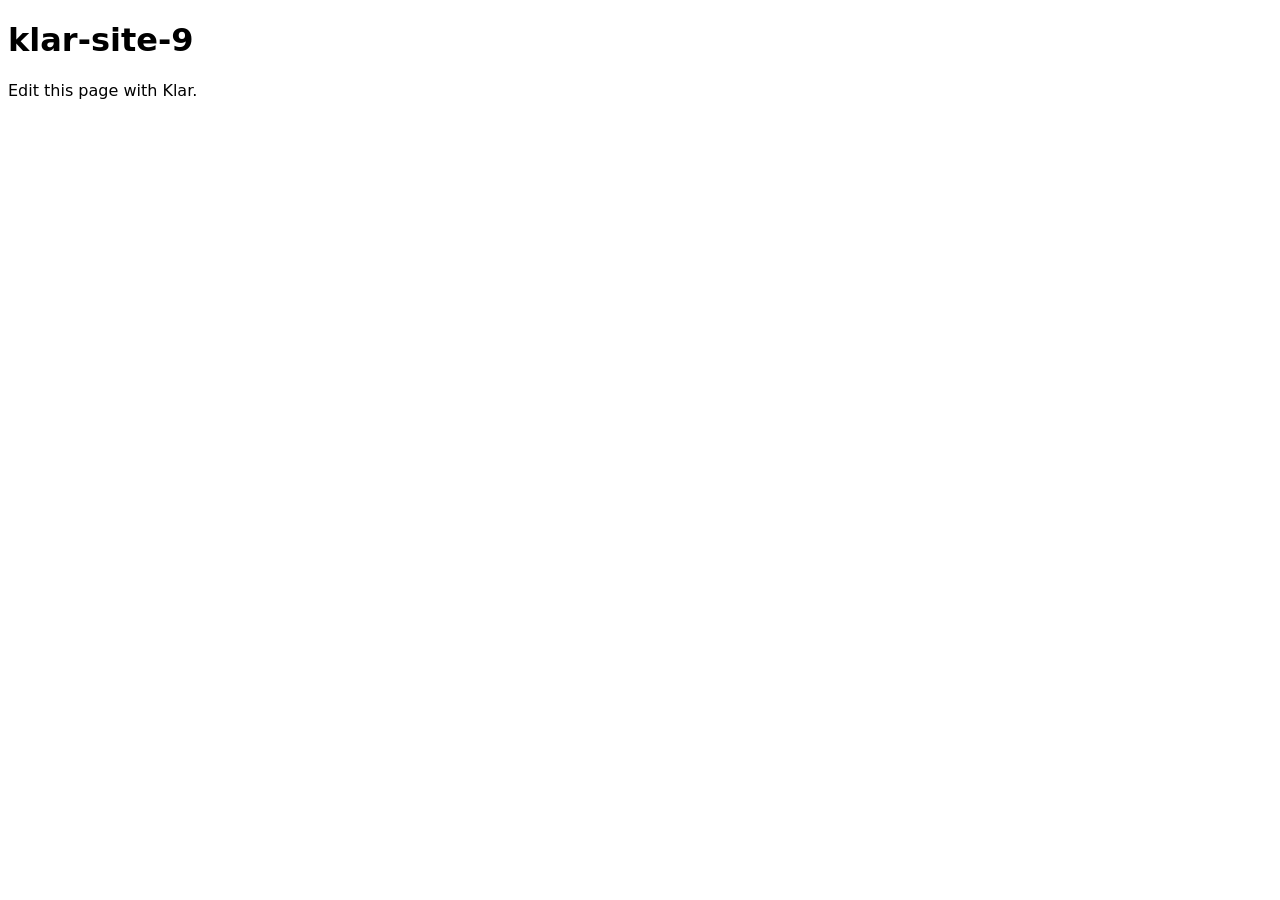
==== index.html @ 0c132f42 "Seed initial files via Klar" ====
<!DOCTYPE html>
<html lang="en">
  <head>
    <meta charset="UTF-8">
    <meta name="viewport" content="width=device-width, initial-scale=1.0">
    <title>klar-site-9</title>
    <link rel="stylesheet" href="style.css">
    <script src="script.js" defer></script>
  </head>
  <body>
    <h1>klar-site-9</h1>
    <p>Edit this page with Klar.</p>
  </body>
</html>
---- style.css ----
body {
  font-family: system-ui, sans-serif;
}
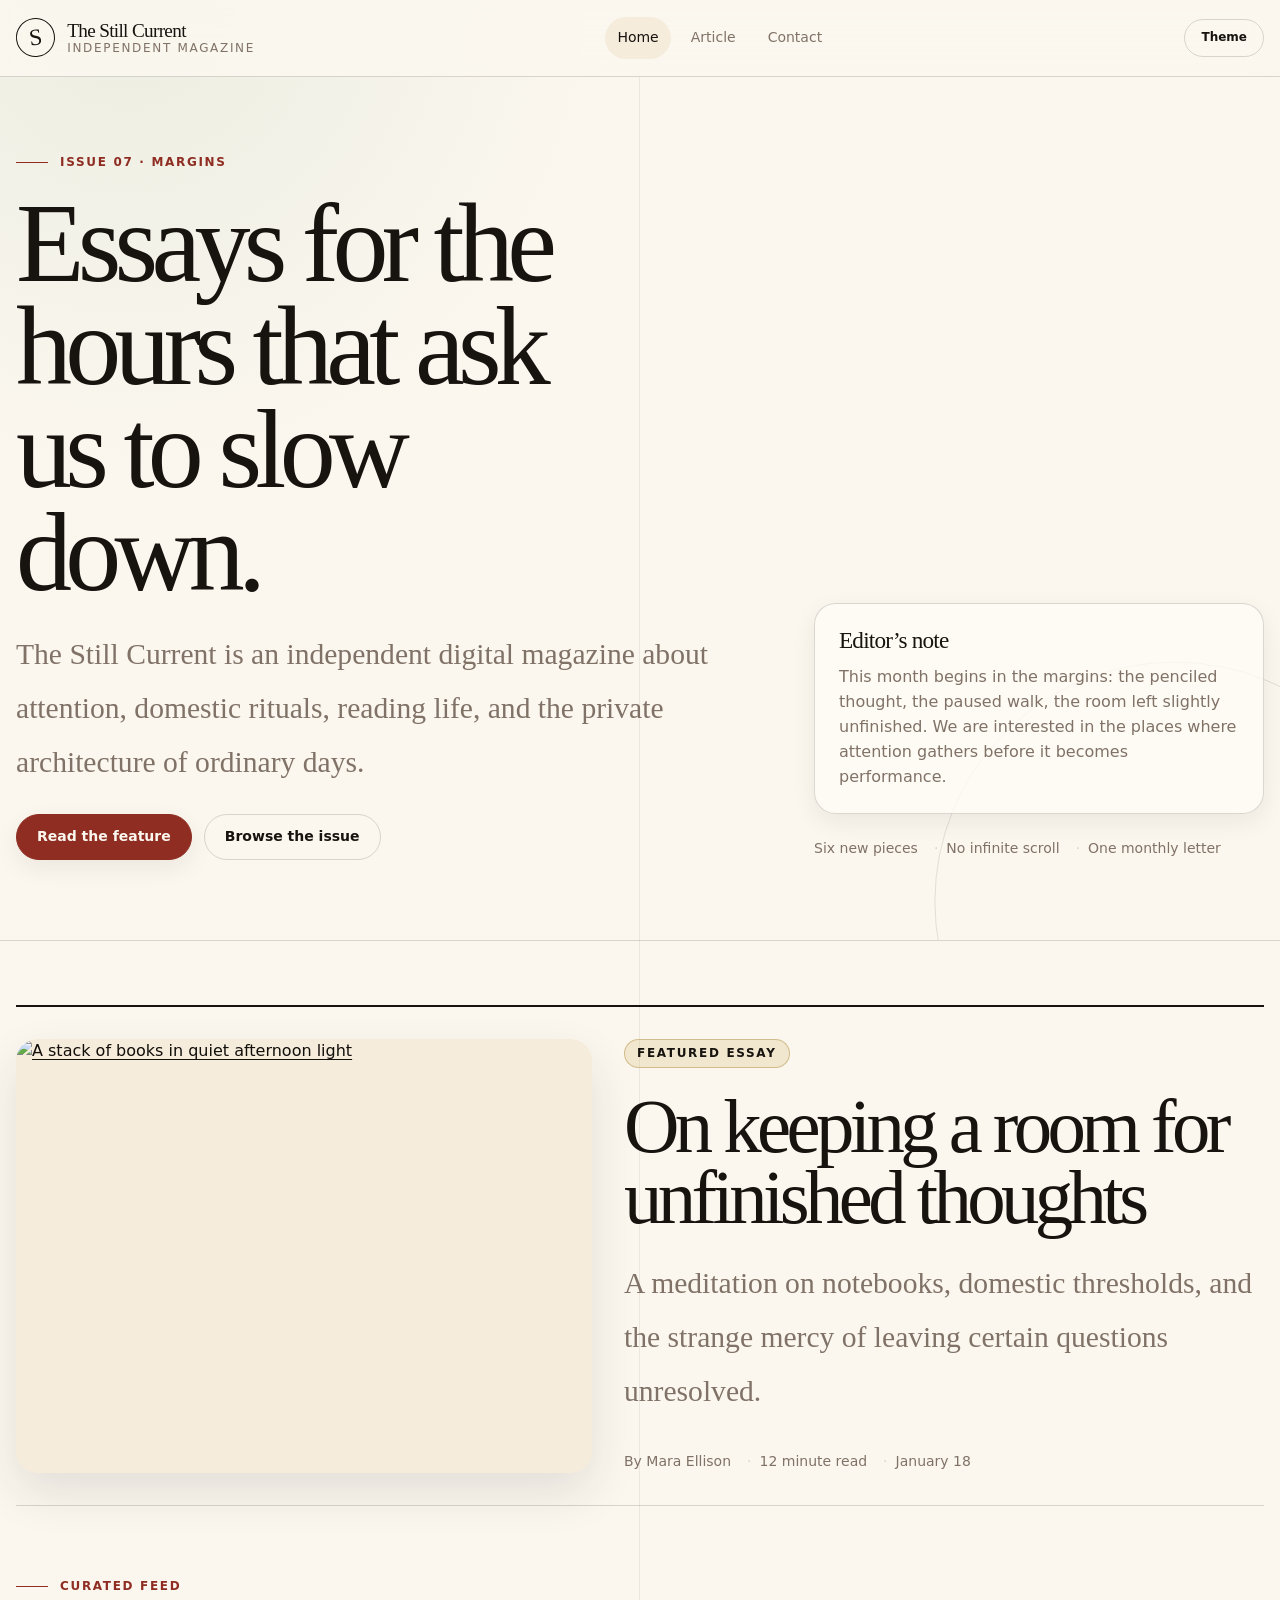
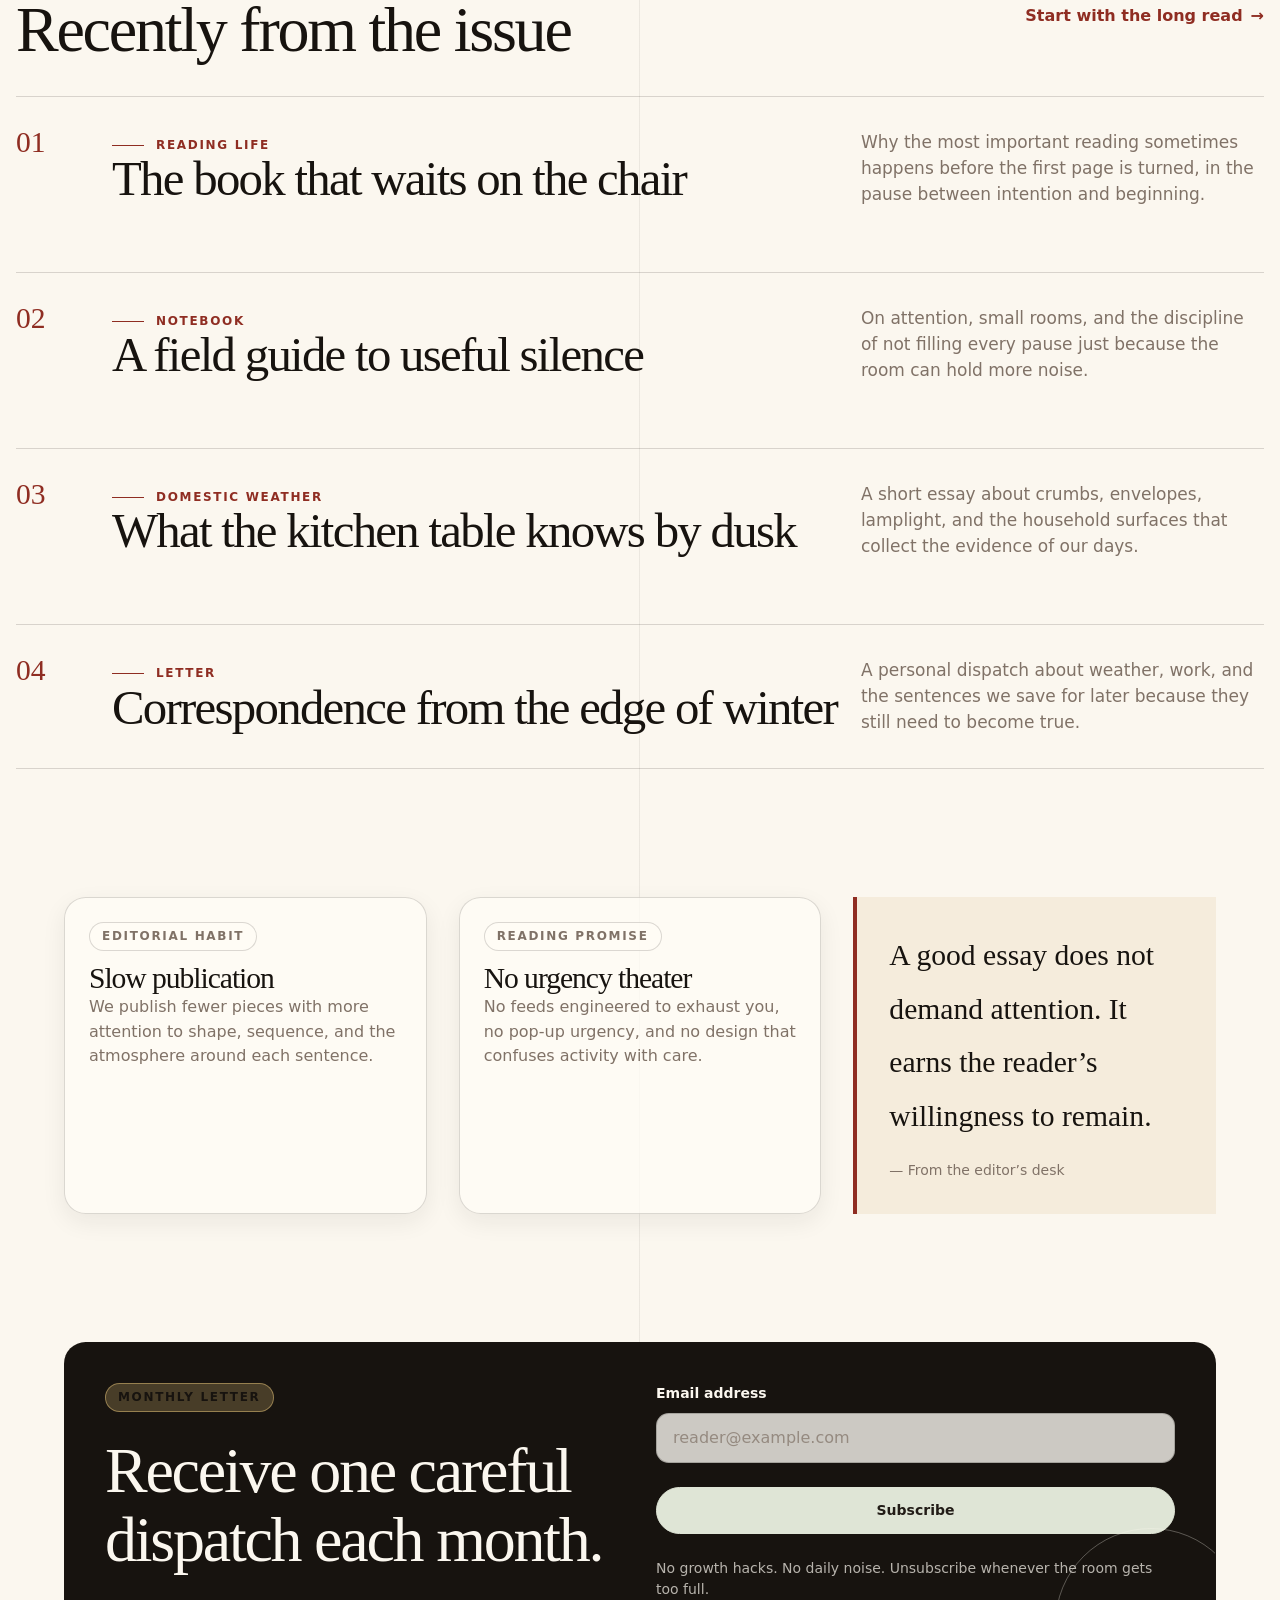
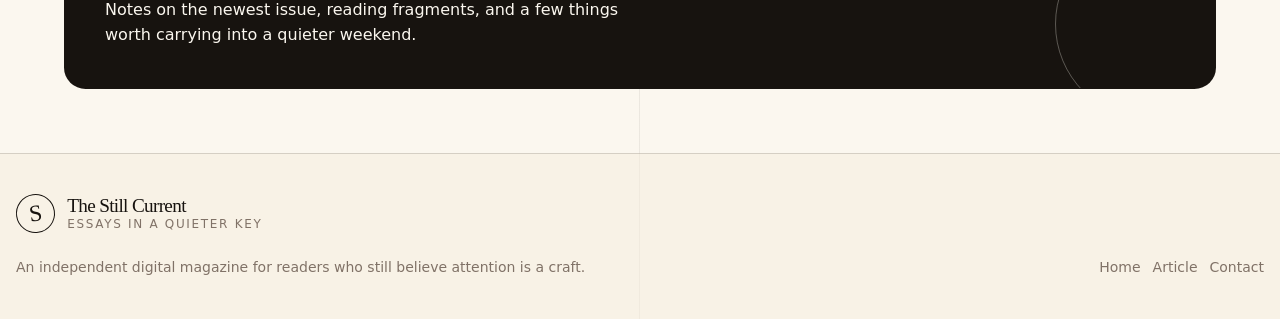
==== commit 64ffe6ae: "Generate site via Klar (5 files)" ====
--- a/index.html
+++ b/index.html
@@ -1,14 +1,226 @@
 <!DOCTYPE html>
 <html lang="en">
-  <head>
-    <meta charset="UTF-8">
-    <meta name="viewport" content="width=device-width, initial-scale=1.0">
-    <title>klar-site-9</title>
-    <link rel="stylesheet" href="style.css">
-    <script src="script.js" defer></script>
-  </head>
-  <body>
-    <h1>klar-site-9</h1>
-    <p>Edit this page with Klar.</p>
-  </body>
+<head>
+  <meta charset="utf-8" />
+  <meta name="viewport" content="width=device-width, initial-scale=1" />
+  <title>The Still Current · Essays in a quieter key</title>
+  <meta name="description" content="An independent digital magazine for thoughtful essays on attention, reading life, domestic rituals, and ordinary days." />
+  <link rel="stylesheet" href="/style.css" />
+</head>
+<body>
+  <header class="site-header">
+    <div class="container-wide site-header__inner">
+      <a class="brand" href="index.html" aria-label="The Still Current home">
+        <span class="brand__mark">S</span>
+        <span class="brand__text">
+          <span class="brand__name">The Still Current</span>
+          <span class="brand__tagline">Independent magazine</span>
+        </span>
+      </a>
+      <nav class="site-nav" aria-label="Primary navigation">
+        <a class="nav-link" href="index.html" aria-current="page">Home</a>
+        <a class="nav-link" href="article.html">Article</a>
+        <a class="nav-link" href="contact.html">Contact</a>
+      </nav>
+      <div class="cluster">
+        <button class="btn btn-outline btn-sm" type="button" aria-label="Toggle theme">Theme</button>
+        <button class="menu-toggle" type="button" aria-label="Toggle menu" aria-expanded="false">☰</button>
+      </div>
+    </div>
+    <div class="mobile-nav">
+      <nav class="container-wide mobile-nav__inner" aria-label="Mobile navigation">
+        <a class="nav-link" href="index.html" aria-current="page">Home</a>
+        <a class="nav-link" href="article.html">Article</a>
+        <a class="nav-link" href="contact.html">Contact</a>
+      </nav>
+    </div>
+  </header>
+
+  <main>
+    <section class="hero">
+      <div class="container-wide hero__inner">
+        <div class="hero__content">
+          <span class="kicker">Issue 07 · Margins</span>
+          <h1 class="hero__title">Essays for the hours that ask us to slow down.</h1>
+          <p class="dek">The Still Current is an independent digital magazine about attention, domestic rituals, reading life, and the private architecture of ordinary days.</p>
+          <div class="cluster">
+            <a class="btn btn-primary" href="article.html">Read the feature</a>
+            <a class="btn btn-outline" href="#feed">Browse the issue</a>
+          </div>
+        </div>
+        <aside class="hero__aside" aria-label="Editor note">
+          <div class="issue-note">
+            <h2 class="issue-note__title">Editor’s note</h2>
+            <p class="issue-note__text">This month begins in the margins: the penciled thought, the paused walk, the room left slightly unfinished. We are interested in the places where attention gathers before it becomes performance.</p>
+          </div>
+          <div class="meta">
+            <span class="meta__item">Six new pieces</span>
+            <span class="meta__item">No infinite scroll</span>
+            <span class="meta__item">One monthly letter</span>
+          </div>
+        </aside>
+      </div>
+    </section>
+
+    <section class="section">
+      <div class="container-wide">
+        <article class="feature-story">
+          <a class="feature-story__media" href="article.html" aria-label="Read On keeping a room for unfinished thoughts">
+            <img src="https://images.unsplash.com/photo-1519682337058-a94d519337bc?auto=format&fit=crop&w=1400&q=80" alt="A stack of books in quiet afternoon light" />
+          </a>
+          <div class="feature-story__body">
+            <div class="stack">
+              <span class="badge badge-accent">Featured essay</span>
+              <h2 class="feature-story__title"><a href="article.html">On keeping a room for unfinished thoughts</a></h2>
+              <p class="dek">A meditation on notebooks, domestic thresholds, and the strange mercy of leaving certain questions unresolved.</p>
+            </div>
+            <div class="meta">
+              <span class="meta__item">By Mara Ellison</span>
+              <span class="meta__item">12 minute read</span>
+              <span class="meta__item">January 18</span>
+            </div>
+          </div>
+        </article>
+      </div>
+    </section>
+
+    <section class="section pt-0" id="feed">
+      <div class="container-wide">
+        <div class="cluster justify-between mb-8">
+          <div>
+            <span class="kicker">Curated feed</span>
+            <h2>Recently from the issue</h2>
+          </div>
+          <a class="cta-link" href="article.html">Start with the long read</a>
+        </div>
+
+        <div class="post-feed">
+          <article class="post-row">
+            <div class="post-row__number">01</div>
+            <div>
+              <span class="kicker">Reading life</span>
+              <h2 class="post-row__title"><a href="article.html">The book that waits on the chair</a></h2>
+            </div>
+            <p class="post-row__excerpt">Why the most important reading sometimes happens before the first page is turned, in the pause between intention and beginning.</p>
+          </article>
+
+          <article class="post-row">
+            <div class="post-row__number">02</div>
+            <div>
+              <span class="kicker">Notebook</span>
+              <h2 class="post-row__title"><a href="article.html">A field guide to useful silence</a></h2>
+            </div>
+            <p class="post-row__excerpt">On attention, small rooms, and the discipline of not filling every pause just because the room can hold more noise.</p>
+          </article>
+
+          <article class="post-row">
+            <div class="post-row__number">03</div>
+            <div>
+              <span class="kicker">Domestic weather</span>
+              <h2 class="post-row__title"><a href="article.html">What the kitchen table knows by dusk</a></h2>
+            </div>
+            <p class="post-row__excerpt">A short essay about crumbs, envelopes, lamplight, and the household surfaces that collect the evidence of our days.</p>
+          </article>
+
+          <article class="post-row">
+            <div class="post-row__number">04</div>
+            <div>
+              <span class="kicker">Letter</span>
+              <h2 class="post-row__title"><a href="contact.html">Correspondence from the edge of winter</a></h2>
+            </div>
+            <p class="post-row__excerpt">A personal dispatch about weather, work, and the sentences we save for later because they still need to become true.</p>
+          </article>
+        </div>
+      </div>
+    </section>
+
+    <section class="section">
+      <div class="container grid md:grid-cols-3 gap-8">
+        <div class="card">
+          <div class="card__header">
+            <span class="badge">Editorial habit</span>
+            <h3 class="card__title">Slow publication</h3>
+          </div>
+          <div class="card__body">
+            <p>We publish fewer pieces with more attention to shape, sequence, and the atmosphere around each sentence.</p>
+          </div>
+        </div>
+        <div class="card">
+          <div class="card__header">
+            <span class="badge">Reading promise</span>
+            <h3 class="card__title">No urgency theater</h3>
+          </div>
+          <div class="card__body">
+            <p>No feeds engineered to exhaust you, no pop-up urgency, and no design that confuses activity with care.</p>
+          </div>
+        </div>
+        <blockquote class="quote-card">
+          <p class="quote-card__text">A good essay does not demand attention. It earns the reader’s willingness to remain.</p>
+          <p class="quote-card__byline">— From the editor’s desk</p>
+        </blockquote>
+      </div>
+    </section>
+
+    <section class="section">
+      <div class="container">
+        <div class="newsletter">
+          <div class="grid md:grid-cols-2 gap-8">
+            <div class="stack">
+              <span class="badge badge-accent">Monthly letter</span>
+              <h2>Receive one careful dispatch each month.</h2>
+              <p>Notes on the newest issue, reading fragments, and a few things worth carrying into a quieter weekend.</p>
+            </div>
+            <form class="stack" action="#" method="post">
+              <label class="field">
+                <span class="label text-background">Email address</span>
+                <input class="input" type="email" name="email" placeholder="reader@example.com" required />
+              </label>
+              <button class="btn btn-secondary" type="submit">Subscribe</button>
+              <p class="caption text-background opacity-70">No growth hacks. No daily noise. Unsubscribe whenever the room gets too full.</p>
+            </form>
+          </div>
+        </div>
+      </div>
+    </section>
+  </main>
+
+  <footer class="site-footer">
+    <div class="container-wide site-footer__inner">
+      <div class="stack">
+        <a class="brand" href="index.html">
+          <span class="brand__mark">S</span>
+          <span class="brand__text">
+            <span class="brand__name">The Still Current</span>
+            <span class="brand__tagline">Essays in a quieter key</span>
+          </span>
+        </a>
+        <p class="caption">An independent digital magazine for readers who still believe attention is a craft.</p>
+      </div>
+      <nav class="cluster" aria-label="Footer navigation">
+        <a class="footer-link" href="index.html">Home</a>
+        <a class="footer-link" href="article.html">Article</a>
+        <a class="footer-link" href="contact.html">Contact</a>
+      </nav>
+    </div>
+  </footer>
+
+  <script>
+    (function () {
+      var themeButtons = document.querySelectorAll('[aria-label="Toggle theme"]');
+      themeButtons.forEach(function (button) {
+        button.addEventListener('click', function () {
+          document.documentElement.classList.toggle('dark');
+        });
+      });
+
+      var menuButtons = document.querySelectorAll('[aria-label="Toggle menu"]');
+      menuButtons.forEach(function (button) {
+        button.addEventListener('click', function () {
+          var isOpen = document.body.classList.toggle('nav-open');
+          button.setAttribute('aria-expanded', String(isOpen));
+        });
+      });
+    })();
+  </script>
+</body>
 </html>
--- a/style.css
+++ b/style.css
@@ -1,3 +1,1433 @@
+/* Assumptions: three-page independent digital magazine blog (Home, Article, Contact). Brand direction interpreted as calm editorial: warm paper, ink black, oxblood accent, sage secondary, serif-led typography, generous whitespace, long-form reading focus. */
+
+/* ==========================================================================
+   Design tokens
+   ========================================================================== */
+
+:root {
+  --color-ink-950: #17130f;
+  --color-ink-900: #221c17;
+  --color-ink-700: #51463d;
+  --color-ink-500: #807267;
+  --color-ink-300: #b9afa5;
+  --color-paper-50: #fbf7ef;
+  --color-paper-100: #f5ecdc;
+  --color-paper-200: #eadcc7;
+  --color-paper-300: #d9c6aa;
+  --color-oxblood-600: #8f2d22;
+  --color-oxblood-700: #6f211a;
+  --color-sage-200: #dfe5d6;
+  --color-sage-500: #79866c;
+  --color-sage-700: #505b46;
+  --color-gold-300: #d5b56f;
+  --color-red-600: #b42318;
+  --color-white: #ffffff;
+  --color-black: #000000;
+
+  --background: var(--color-paper-50);
+  --foreground: var(--color-ink-950);
+  --primary: var(--color-oxblood-600);
+  --primary-foreground: var(--color-paper-50);
+  --secondary: var(--color-sage-200);
+  --secondary-foreground: var(--color-ink-900);
+  --muted: var(--color-paper-100);
+  --muted-foreground: var(--color-ink-500);
+  --accent: var(--color-gold-300);
+  --accent-foreground: var(--color-ink-950);
+  --destructive: var(--color-red-600);
+  --destructive-foreground: var(--color-white);
+  --border: rgba(34, 28, 23, 0.16);
+  --input: rgba(34, 28, 23, 0.22);
+  --ring: rgba(143, 45, 34, 0.34);
+  --card: rgba(255, 252, 246, 0.74);
+  --card-foreground: var(--color-ink-950);
+  --surface: var(--color-paper-100);
+  --surface-foreground: var(--color-ink-950);
+
+  --font-serif: Georgia, "Times New Roman", Times, serif;
+  --font-sans: ui-sans-serif, system-ui, -apple-system, BlinkMacSystemFont, "Segoe UI", sans-serif;
+  --font-mono: "SFMono-Regular", Consolas, "Liberation Mono", monospace;
+
+  --text-xs: 0.75rem;
+  --text-sm: 0.875rem;
+  --text-base: 1rem;
+  --text-md: 1.0625rem;
+  --text-lg: 1.2rem;
+  --text-xl: 1.45rem;
+  --text-2xl: 1.85rem;
+  --text-3xl: 2.35rem;
+  --text-4xl: 3.05rem;
+  --text-5xl: 4rem;
+  --text-6xl: 5.4rem;
+  --text-7xl: 7rem;
+
+  --font-normal: 400;
+  --font-medium: 500;
+  --font-semibold: 650;
+  --font-bold: 760;
+
+  --leading-tight: 0.92;
+  --leading-snug: 1.08;
+  --leading-normal: 1.55;
+  --leading-relaxed: 1.82;
+
+  --tracking-tighter: -0.06em;
+  --tracking-tight: -0.035em;
+  --tracking-normal: 0;
+  --tracking-wide: 0.08em;
+  --tracking-wider: 0.14em;
+
+  --space-0: 0;
+  --space-1: 0.25rem;
+  --space-2: 0.5rem;
+  --space-3: 0.75rem;
+  --space-4: 1rem;
+  --space-5: 1.25rem;
+  --space-6: 1.5rem;
+  --space-8: 2rem;
+  --space-10: 2.5rem;
+  --space-12: 3rem;
+  --space-16: 4rem;
+  --space-20: 5rem;
+  --space-24: 6rem;
+
+  --content-width: 72rem;
+  --content-narrow: 46rem;
+  --content-wide: 88rem;
+  --header-height: 4.75rem;
+
+  --border-0: 0;
+  --border-1: 1px;
+  --border-2: 2px;
+  --border-4: 4px;
+
+  --radius-none: 0;
+  --radius-sm: 0.35rem;
+  --radius-md: 0.8rem;
+  --radius-lg: 1.35rem;
+  --radius-full: 999px;
+
+  --shadow-none: none;
+  --shadow-sm: 0 0.5rem 1.5rem rgba(34, 28, 23, 0.07);
+  --shadow-md: 0 1.25rem 3rem rgba(34, 28, 23, 0.11);
+  --shadow-lg: 0 2.5rem 5rem rgba(34, 28, 23, 0.16);
+
+  --transition-fast: 160ms ease;
+  --transition: 260ms cubic-bezier(0.2, 0.7, 0.2, 1);
+  --transition-slow: 520ms cubic-bezier(0.2, 0.7, 0.2, 1);
+}
+
+/* ==========================================================================
+   Reset & base
+   ========================================================================== */
+
+*,
+*::before,
+*::after {
+  box-sizing: border-box;
+}
+
+html {
+  min-height: 100%;
+  scroll-behavior: smooth;
+  background: var(--background);
+  color: var(--foreground);
+}
+
 body {
-  font-family: system-ui, sans-serif;
-}
+  min-height: 100%;
+  margin: var(--space-0);
+  font-family: var(--font-sans);
+  font-size: var(--text-base);
+  font-weight: var(--font-normal);
+  line-height: var(--leading-normal);
+  letter-spacing: var(--tracking-normal);
+  background:
+    radial-gradient(circle at 10% 0%, color-mix(in srgb, var(--secondary) 54%, transparent) 0, transparent 30rem),
+    linear-gradient(90deg, transparent 0, transparent calc(50% - 0.5px), color-mix(in srgb, var(--border) 45%, transparent) calc(50% - 0.5px), color-mix(in srgb, var(--border) 45%, transparent) calc(50% + 0.5px), transparent calc(50% + 0.5px)),
+    var(--background);
+  color: var(--foreground);
+  text-rendering: optimizeLegibility;
+  -webkit-font-smoothing: antialiased;
+}
+
+body.nav-open {
+  overflow: hidden;
+}
+
+h1,
+h2,
+h3,
+h4,
+h5,
+h6,
+p,
+figure,
+blockquote,
+dl,
+dd {
+  margin: var(--space-0);
+}
+
+h1,
+h2,
+h3,
+h4,
+h5,
+h6 {
+  font-family: var(--font-serif);
+  font-weight: var(--font-normal);
+  line-height: var(--leading-snug);
+  letter-spacing: var(--tracking-tight);
+  color: var(--foreground);
+}
+
+h1 {
+  font-size: clamp(var(--text-4xl), 10vw, var(--text-7xl));
+  line-height: var(--leading-tight);
+  letter-spacing: var(--tracking-tighter);
+}
+
+h2 {
+  font-size: clamp(var(--text-3xl), 5vw, var(--text-5xl));
+}
+
+h3 {
+  font-size: clamp(var(--text-2xl), 3vw, var(--text-3xl));
+}
+
+h4 {
+  font-size: var(--text-xl);
+}
+
+a {
+  color: inherit;
+  text-decoration-thickness: var(--border-1);
+  text-underline-offset: 0.18em;
+  transition: color var(--transition-fast), border-color var(--transition-fast), background-color var(--transition-fast), opacity var(--transition-fast), transform var(--transition-fast);
+}
+
+a:hover {
+  color: var(--primary);
+}
+
+button,
+input,
+textarea,
+select {
+  font: inherit;
+}
+
+button {
+  cursor: pointer;
+}
+
+img,
+svg,
+video {
+  display: block;
+  max-width: 100%;
+}
+
+img {
+  height: auto;
+}
+
+::selection {
+  background: color-mix(in srgb, var(--accent) 58%, transparent);
+  color: var(--foreground);
+}
+
+:focus-visible {
+  outline: var(--border-2) solid var(--ring);
+  outline-offset: var(--space-1);
+}
+
+/* ==========================================================================
+   Layout primitives
+   ========================================================================== */
+
+.container,
+.container-narrow,
+.container-wide {
+  width: min(100% - var(--space-8), var(--content-width));
+  margin-inline: auto;
+}
+
+.container-narrow {
+  width: min(100% - var(--space-8), var(--content-narrow));
+}
+
+.container-wide {
+  width: min(100% - var(--space-8), var(--content-wide));
+}
+
+.section {
+  padding-block: var(--space-16);
+}
+
+.section-compact {
+  padding-block: var(--space-10);
+}
+
+.grid {
+  display: grid;
+  gap: var(--space-6);
+}
+
+.stack {
+  display: flex;
+  flex-direction: column;
+  gap: var(--space-6);
+}
+
+.cluster {
+  display: flex;
+  flex-wrap: wrap;
+  align-items: center;
+  gap: var(--space-3);
+}
+
+.flow > * + * {
+  margin-top: var(--space-6);
+}
+
+/* ==========================================================================
+   Semantic components
+   ========================================================================== */
+
+.site-header {
+  position: sticky;
+  top: var(--space-0);
+  z-index: 40;
+  min-height: var(--header-height);
+  border-bottom: var(--border-1) solid var(--border);
+  background: color-mix(in srgb, var(--background) 88%, transparent);
+  backdrop-filter: blur(18px);
+}
+
+.site-header__inner {
+  min-height: var(--header-height);
+  display: flex;
+  align-items: center;
+  justify-content: space-between;
+  gap: var(--space-6);
+}
+
+.brand {
+  display: inline-flex;
+  align-items: center;
+  gap: var(--space-3);
+  color: var(--foreground);
+  text-decoration: none;
+}
+
+.brand__mark {
+  width: 2.45rem;
+  height: 2.45rem;
+  display: inline-grid;
+  place-items: center;
+  border: var(--border-1) solid var(--foreground);
+  border-radius: var(--radius-full);
+  font-family: var(--font-serif);
+  font-size: var(--text-xl);
+  line-height: var(--leading-tight);
+  transform: rotate(-8deg);
+}
+
+.brand__text {
+  display: flex;
+  flex-direction: column;
+  gap: var(--space-1);
+}
+
+.brand__name {
+  font-family: var(--font-serif);
+  font-size: var(--text-lg);
+  line-height: var(--leading-tight);
+  letter-spacing: var(--tracking-tight);
+}
+
+.brand__tagline {
+  font-size: var(--text-xs);
+  line-height: var(--leading-tight);
+  letter-spacing: var(--tracking-wider);
+  text-transform: uppercase;
+  color: var(--muted-foreground);
+}
+
+.site-nav {
+  display: none;
+  align-items: center;
+  gap: var(--space-2);
+}
+
+.nav-link {
+  display: inline-flex;
+  align-items: center;
+  justify-content: center;
+  min-height: 2.65rem;
+  padding: var(--space-2) var(--space-3);
+  border-radius: var(--radius-full);
+  color: var(--muted-foreground);
+  font-size: var(--text-sm);
+  font-weight: var(--font-medium);
+  text-decoration: none;
+}
+
+.nav-link:hover,
+.nav-link[aria-current="page"] {
+  color: var(--foreground);
+  background: var(--muted);
+}
+
+.menu-toggle {
+  display: inline-flex;
+  align-items: center;
+  justify-content: center;
+  width: 2.65rem;
+  height: 2.65rem;
+  border: var(--border-1) solid var(--border);
+  border-radius: var(--radius-full);
+  background: var(--card);
+  color: var(--foreground);
+}
+
+.mobile-nav {
+  display: none;
+  border-top: var(--border-1) solid var(--border);
+  padding-block: var(--space-4);
+}
+
+.nav-open .mobile-nav {
+  display: block;
+}
+
+.mobile-nav__inner {
+  display: flex;
+  flex-direction: column;
+  gap: var(--space-2);
+}
+
+.btn {
+  display: inline-flex;
+  align-items: center;
+  justify-content: center;
+  gap: var(--space-2);
+  min-height: 2.9rem;
+  padding: var(--space-3) var(--space-5);
+  border: var(--border-1) solid transparent;
+  border-radius: var(--radius-full);
+  font-family: var(--font-sans);
+  font-size: var(--text-sm);
+  font-weight: var(--font-semibold);
+  line-height: var(--leading-tight);
+  text-decoration: none;
+  transition: transform var(--transition), background-color var(--transition), border-color var(--transition), color var(--transition), box-shadow var(--transition);
+}
+
+.btn:hover {
+  transform: translateY(-0.08rem);
+}
+
+.btn-primary {
+  background: var(--primary);
+  border-color: var(--primary);
+  color: var(--primary-foreground);
+  box-shadow: var(--shadow-sm);
+}
+
+.btn-primary:hover {
+  color: var(--primary-foreground);
+  background: color-mix(in srgb, var(--primary) 88%, var(--foreground));
+}
+
+.btn-secondary {
+  background: var(--secondary);
+  border-color: var(--secondary);
+  color: var(--secondary-foreground);
+}
+
+.btn-outline {
+  background: transparent;
+  border-color: var(--border);
+  color: var(--foreground);
+}
+
+.btn-outline:hover {
+  background: var(--muted);
+  color: var(--foreground);
+}
+
+.btn-ghost {
+  background: transparent;
+  border-color: transparent;
+  color: var(--muted-foreground);
+}
+
+.btn-ghost:hover {
+  background: var(--muted);
+  color: var(--foreground);
+}
+
+.btn-sm {
+  min-height: 2.35rem;
+  padding: var(--space-2) var(--space-4);
+  font-size: var(--text-xs);
+}
+
+.btn-lg {
+  min-height: 3.35rem;
+  padding: var(--space-4) var(--space-6);
+  font-size: var(--text-base);
+}
+
+.badge,
+.tag {
+  display: inline-flex;
+  align-items: center;
+  gap: var(--space-2);
+  width: fit-content;
+  border-radius: var(--radius-full);
+  font-size: var(--text-xs);
+  font-weight: var(--font-semibold);
+  line-height: var(--leading-tight);
+  letter-spacing: var(--tracking-wider);
+  text-transform: uppercase;
+}
+
+.badge {
+  padding: var(--space-2) var(--space-3);
+  border: var(--border-1) solid var(--border);
+  background: var(--card);
+  color: var(--muted-foreground);
+}
+
+.badge-primary {
+  border-color: color-mix(in srgb, var(--primary) 38%, var(--border));
+  background: color-mix(in srgb, var(--primary) 12%, transparent);
+  color: var(--primary);
+}
+
+.badge-accent {
+  border-color: color-mix(in srgb, var(--accent) 58%, var(--border));
+  background: color-mix(in srgb, var(--accent) 26%, transparent);
+  color: var(--accent-foreground);
+}
+
+.tag {
+  padding: var(--space-1) var(--space-3);
+  background: transparent;
+  border: var(--border-1) solid var(--border);
+  color: var(--muted-foreground);
+  text-decoration: none;
+}
+
+.tag:hover {
+  border-color: var(--primary);
+  color: var(--primary);
+}
+
+.kicker {
+  display: inline-flex;
+  align-items: center;
+  gap: var(--space-3);
+  color: var(--primary);
+  font-size: var(--text-xs);
+  font-weight: var(--font-bold);
+  letter-spacing: var(--tracking-wider);
+  line-height: var(--leading-tight);
+  text-transform: uppercase;
+}
+
+.kicker::before {
+  content: "";
+  width: 2rem;
+  height: var(--border-1);
+  background: currentColor;
+}
+
+.dek {
+  max-width: var(--content-narrow);
+  color: var(--muted-foreground);
+  font-family: var(--font-serif);
+  font-size: clamp(var(--text-lg), 2.5vw, var(--text-2xl));
+  line-height: var(--leading-relaxed);
+}
+
+.hero {
+  position: relative;
+  overflow: hidden;
+  padding-block: var(--space-20);
+  border-bottom: var(--border-1) solid var(--border);
+}
+
+.hero::after {
+  content: "";
+  position: absolute;
+  inset: auto 0 0 auto;
+  width: min(42vw, 30rem);
+  height: min(42vw, 30rem);
+  border: var(--border-1) solid var(--border);
+  border-radius: var(--radius-full);
+  transform: translate(28%, 42%);
+  opacity: 0.7;
+  pointer-events: none;
+}
+
+.hero__inner {
+  position: relative;
+  z-index: 1;
+  display: grid;
+  gap: var(--space-12);
+  align-items: end;
+}
+
+.hero__content {
+  display: flex;
+  flex-direction: column;
+  gap: var(--space-6);
+}
+
+.hero__title {
+  max-width: 11ch;
+}
+
+.hero__aside {
+  display: flex;
+  flex-direction: column;
+  gap: var(--space-6);
+}
+
+.issue-note {
+  padding: var(--space-6);
+  border: var(--border-1) solid var(--border);
+  border-radius: var(--radius-lg);
+  background: var(--card);
+  box-shadow: var(--shadow-sm);
+}
+
+.issue-note__title {
+  font-family: var(--font-serif);
+  font-size: var(--text-xl);
+  line-height: var(--leading-snug);
+}
+
+.issue-note__text {
+  margin-top: var(--space-3);
+  color: var(--muted-foreground);
+}
+
+.feature-story {
+  display: grid;
+  gap: var(--space-8);
+  align-items: stretch;
+  border-top: var(--border-2) solid var(--foreground);
+  border-bottom: var(--border-1) solid var(--border);
+  padding-block: var(--space-8);
+}
+
+.feature-story__media {
+  position: relative;
+  overflow: hidden;
+  min-height: 24rem;
+  border-radius: var(--radius-lg);
+  background: var(--muted);
+  box-shadow: var(--shadow-md);
+}
+
+.feature-story__media img {
+  width: 100%;
+  height: 100%;
+  object-fit: cover;
+  filter: saturate(0.8) contrast(1.04);
+  transition: transform var(--transition-slow), filter var(--transition-slow);
+}
+
+.feature-story:hover .feature-story__media img {
+  transform: scale(1.035);
+  filter: saturate(0.95) contrast(1.04);
+}
+
+.feature-story__body {
+  display: flex;
+  flex-direction: column;
+  justify-content: space-between;
+  gap: var(--space-8);
+}
+
+.feature-story__title {
+  font-size: clamp(var(--text-3xl), 6vw, var(--text-6xl));
+  line-height: var(--leading-tight);
+  letter-spacing: var(--tracking-tighter);
+}
+
+.feature-story__title a {
+  text-decoration: none;
+}
+
+.meta {
+  display: flex;
+  flex-wrap: wrap;
+  gap: var(--space-2) var(--space-4);
+  color: var(--muted-foreground);
+  font-size: var(--text-sm);
+}
+
+.meta__item {
+  display: inline-flex;
+  align-items: center;
+  gap: var(--space-2);
+}
+
+.meta__item + .meta__item::before {
+  content: "·";
+  color: var(--border);
+}
+
+.post-feed {
+  display: grid;
+  gap: var(--space-8);
+}
+
+.post-row {
+  display: grid;
+  gap: var(--space-4);
+  padding-block: var(--space-8);
+  border-top: var(--border-1) solid var(--border);
+}
+
+.post-row:last-child {
+  border-bottom: var(--border-1) solid var(--border);
+}
+
+.post-row__number {
+  color: var(--primary);
+  font-family: var(--font-serif);
+  font-size: var(--text-2xl);
+  line-height: var(--leading-tight);
+}
+
+.post-row__title {
+  font-size: clamp(var(--text-2xl), 4vw, var(--text-4xl));
+  line-height: var(--leading-snug);
+}
+
+.post-row__title a {
+  text-decoration: none;
+}
+
+.post-row__excerpt {
+  color: var(--muted-foreground);
+  font-size: var(--text-md);
+}
+
+.cta-link {
+  display: inline-flex;
+  align-items: center;
+  gap: var(--space-2);
+  width: fit-content;
+  color: var(--primary);
+  font-weight: var(--font-semibold);
+  text-decoration: none;
+}
+
+.cta-link::after {
+  content: "→";
+  transition: transform var(--transition-fast);
+}
+
+.cta-link:hover::after {
+  transform: translateX(0.2rem);
+}
+
+.card {
+  padding: var(--space-6);
+  border: var(--border-1) solid var(--border);
+  border-radius: var(--radius-lg);
+  background: var(--card);
+  box-shadow: var(--shadow-sm);
+}
+
+.card__header,
+.card__body,
+.card__footer {
+  display: flex;
+  flex-direction: column;
+  gap: var(--space-3);
+}
+
+.card__title {
+  font-size: var(--text-2xl);
+}
+
+.card__body {
+  color: var(--muted-foreground);
+}
+
+.card__footer {
+  margin-top: var(--space-6);
+}
+
+.quote-card {
+  padding: var(--space-8);
+  border-left: var(--border-4) solid var(--primary);
+  background: var(--surface);
+}
+
+.quote-card__text {
+  font-family: var(--font-serif);
+  font-size: var(--text-2xl);
+  line-height: var(--leading-relaxed);
+}
+
+.quote-card__byline {
+  margin-top: var(--space-4);
+  color: var(--muted-foreground);
+  font-size: var(--text-sm);
+}
+
+.article-header {
+  padding-block: var(--space-16) var(--space-10);
+  border-bottom: var(--border-1) solid var(--border);
+}
+
+.article-header__inner {
+  display: flex;
+  flex-direction: column;
+  gap: var(--space-6);
+}
+
+.article-title {
+  max-width: 12ch;
+}
+
+.article-hero-image {
+  overflow: hidden;
+  border-radius: var(--radius-lg);
+  background: var(--muted);
+  box-shadow: var(--shadow-lg);
+}
+
+.article-hero-image img {
+  width: 100%;
+  aspect-ratio: 16 / 9;
+  object-fit: cover;
+  filter: saturate(0.82) contrast(1.05);
+}
+
+.article-shell {
+  display: grid;
+  gap: var(--space-10);
+  padding-block: var(--space-12);
+}
+
+.article-aside {
+  color: var(--muted-foreground);
+  font-size: var(--text-sm);
+}
+
+.article-aside__box {
+  position: sticky;
+  top: calc(var(--header-height) + var(--space-6));
+  display: flex;
+  flex-direction: column;
+  gap: var(--space-4);
+  padding-top: var(--space-2);
+  border-top: var(--border-2) solid var(--primary);
+}
+
+.prose {
+  color: var(--foreground);
+  font-family: var(--font-serif);
+  font-size: clamp(var(--text-lg), 2vw, var(--text-xl));
+  line-height: var(--leading-relaxed);
+}
+
+.prose > * + * {
+  margin-top: var(--space-6);
+}
+
+.prose h1,
+.prose h2,
+.prose h3,
+.prose h4 {
+  margin-top: var(--space-12);
+  color: var(--foreground);
+  line-height: var(--leading-snug);
+}
+
+.prose h1 {
+  font-size: var(--text-4xl);
+}
+
+.prose h2 {
+  font-size: var(--text-3xl);
+}
+
+.prose h3 {
+  font-size: var(--text-2xl);
+}
+
+.prose p:first-of-type::first-letter {
+  float: left;
+  margin: 0.08em 0.12em 0 0;
+  color: var(--primary);
+  font-family: var(--font-serif);
+  font-size: 4.8em;
+  line-height: 0.78;
+}
+
+.prose a {
+  color: var(--primary);
+}
+
+.prose strong {
+  font-weight: var(--font-bold);
+}
+
+.prose em {
+  font-style: italic;
+}
+
+.prose ul,
+.prose ol {
+  padding-left: var(--space-6);
+}
+
+.prose li + li {
+  margin-top: var(--space-3);
+}
+
+.prose blockquote {
+  margin-block: var(--space-10);
+  padding: var(--space-6) var(--space-8);
+  border-left: var(--border-4) solid var(--primary);
+  background: var(--surface);
+  color: var(--foreground);
+  font-size: var(--text-2xl);
+  line-height: var(--leading-relaxed);
+}
+
+.prose code {
+  padding: var(--space-1) var(--space-2);
+  border-radius: var(--radius-sm);
+  background: var(--muted);
+  font-family: var(--font-mono);
+  font-size: 0.82em;
+}
+
+.prose img {
+  margin-block: var(--space-10);
+  border-radius: var(--radius-lg);
+  box-shadow: var(--shadow-md);
+}
+
+.prose hr {
+  margin-block: var(--space-12);
+  border: 0;
+  border-top: var(--border-1) solid var(--border);
+}
+
+.newsletter {
+  position: relative;
+  overflow: hidden;
+  padding: var(--space-10);
+  border: var(--border-1) solid var(--border);
+  border-radius: var(--radius-lg);
+  background: var(--foreground);
+  color: var(--background);
+}
+
+.newsletter h2,
+.newsletter h3,
+.newsletter p {
+  color: inherit;
+}
+
+.newsletter::after {
+  content: "";
+  position: absolute;
+  right: calc(var(--space-8) * -1);
+  bottom: calc(var(--space-8) * -1);
+  width: 12rem;
+  height: 12rem;
+  border: var(--border-1) solid color-mix(in srgb, var(--background) 30%, transparent);
+  border-radius: var(--radius-full);
+  pointer-events: none;
+}
+
+.field {
+  display: flex;
+  flex-direction: column;
+  gap: var(--space-2);
+}
+
+.label {
+  color: var(--foreground);
+  font-size: var(--text-sm);
+  font-weight: var(--font-semibold);
+}
+
+.input,
+.textarea,
+.select {
+  width: 100%;
+  min-height: 3rem;
+  padding: var(--space-3) var(--space-4);
+  border: var(--border-1) solid var(--input);
+  border-radius: var(--radius-md);
+  background: color-mix(in srgb, var(--card) 84%, var(--background));
+  color: var(--foreground);
+  transition: border-color var(--transition-fast), box-shadow var(--transition-fast), background-color var(--transition-fast);
+}
+
+.textarea {
+  min-height: 10rem;
+  resize: vertical;
+}
+
+.input:focus,
+.textarea:focus,
+.select:focus {
+  border-color: var(--primary);
+  outline: 0;
+  box-shadow: 0 0 0 0.22rem var(--ring);
+}
+
+.input::placeholder,
+.textarea::placeholder {
+  color: color-mix(in srgb, var(--muted-foreground) 72%, transparent);
+}
+
+.contact-panel {
+  padding: var(--space-8);
+  border: var(--border-1) solid var(--border);
+  border-radius: var(--radius-lg);
+  background: var(--card);
+  box-shadow: var(--shadow-md);
+}
+
+.contact-panel__rule {
+  width: 100%;
+  height: var(--border-1);
+  margin-block: var(--space-6);
+  background: var(--border);
+}
+
+.site-footer {
+  border-top: var(--border-1) solid var(--border);
+  padding-block: var(--space-10);
+  background: color-mix(in srgb, var(--muted) 48%, transparent);
+}
+
+.site-footer__inner {
+  display: grid;
+  gap: var(--space-8);
+}
+
+.footer-link {
+  color: var(--muted-foreground);
+  font-size: var(--text-sm);
+  text-decoration: none;
+}
+
+.footer-link:hover {
+  color: var(--primary);
+}
+
+.media-frame {
+  overflow: hidden;
+  border-radius: var(--radius-lg);
+  background: var(--muted);
+  box-shadow: var(--shadow-sm);
+}
+
+.media-frame img {
+  width: 100%;
+  height: 100%;
+  object-fit: cover;
+}
+
+.caption {
+  color: var(--muted-foreground);
+  font-size: var(--text-sm);
+  line-height: var(--leading-normal);
+}
+
+.divider {
+  height: var(--border-1);
+  width: 100%;
+  background: var(--border);
+}
+
+/* ==========================================================================
+   Utility classes
+   ========================================================================== */
+
+.bg-background { background-color: var(--background); }
+.bg-foreground { background-color: var(--foreground); }
+.bg-primary { background-color: var(--primary); }
+.bg-secondary { background-color: var(--secondary); }
+.bg-muted { background-color: var(--muted); }
+.bg-accent { background-color: var(--accent); }
+.bg-card { background-color: var(--card); }
+.bg-surface { background-color: var(--surface); }
+.bg-destructive { background-color: var(--destructive); }
+.bg-transparent { background-color: transparent; }
+
+.text-foreground { color: var(--foreground); }
+.text-background { color: var(--background); }
+.text-primary { color: var(--primary); }
+.text-primary-foreground { color: var(--primary-foreground); }
+.text-secondary-foreground { color: var(--secondary-foreground); }
+.text-muted-foreground { color: var(--muted-foreground); }
+.text-accent-foreground { color: var(--accent-foreground); }
+.text-destructive { color: var(--destructive); }
+.text-white { color: var(--color-white); }
+.text-black { color: var(--color-black); }
+
+.border-0 { border-width: var(--border-0); }
+.border { border: var(--border-1) solid var(--border); }
+.border-2 { border: var(--border-2) solid var(--border); }
+.border-4 { border: var(--border-4) solid var(--border); }
+.border-t { border-top: var(--border-1) solid var(--border); }
+.border-t-2 { border-top: var(--border-2) solid var(--border); }
+.border-b { border-bottom: var(--border-1) solid var(--border); }
+.border-b-2 { border-bottom: var(--border-2) solid var(--border); }
+.border-l { border-left: var(--border-1) solid var(--border); }
+.border-l-4 { border-left: var(--border-4) solid var(--border); }
+.border-r { border-right: var(--border-1) solid var(--border); }
+
+.border-border { border-color: var(--border); }
+.border-muted { border-color: var(--muted); }
+.border-foreground { border-color: var(--foreground); }
+.border-primary { border-color: var(--primary); }
+.border-transparent { border-color: transparent; }
+
+.font-sans { font-family: var(--font-sans); }
+.font-serif { font-family: var(--font-serif); }
+.font-mono { font-family: var(--font-mono); }
+
+.text-xs { font-size: var(--text-xs); }
+.text-sm { font-size: var(--text-sm); }
+.text-base { font-size: var(--text-base); }
+.text-md { font-size: var(--text-md); }
+.text-lg { font-size: var(--text-lg); }
+.text-xl { font-size: var(--text-xl); }
+.text-2xl { font-size: var(--text-2xl); }
+.text-3xl { font-size: var(--text-3xl); }
+.text-4xl { font-size: var(--text-4xl); }
+.text-5xl { font-size: var(--text-5xl); }
+.text-6xl { font-size: var(--text-6xl); }
+.text-7xl { font-size: var(--text-7xl); }
+
+.font-normal { font-weight: var(--font-normal); }
+.font-medium { font-weight: var(--font-medium); }
+.font-semibold { font-weight: var(--font-semibold); }
+.font-bold { font-weight: var(--font-bold); }
+
+.leading-tight { line-height: var(--leading-tight); }
+.leading-snug { line-height: var(--leading-snug); }
+.leading-normal { line-height: var(--leading-normal); }
+.leading-relaxed { line-height: var(--leading-relaxed); }
+
+.tracking-tighter { letter-spacing: var(--tracking-tighter); }
+.tracking-tight { letter-spacing: var(--tracking-tight); }
+.tracking-normal { letter-spacing: var(--tracking-normal); }
+.tracking-wide { letter-spacing: var(--tracking-wide); }
+.tracking-wider { letter-spacing: var(--tracking-wider); }
+
+.text-left { text-align: left; }
+.text-center { text-align: center; }
+.text-right { text-align: right; }
+.uppercase { text-transform: uppercase; }
+.italic { font-style: italic; }
+.underline { text-decoration-line: underline; }
+.no-underline { text-decoration: none; }
+.truncate {
+  overflow: hidden;
+  text-overflow: ellipsis;
+  white-space: nowrap;
+}
+
+.block { display: block; }
+.inline-block { display: inline-block; }
+.inline { display: inline; }
+.flex { display: flex; }
+.inline-flex { display: inline-flex; }
+.grid { display: grid; }
+.hidden { display: none; }
+
+.flex-row { flex-direction: row; }
+.flex-col { flex-direction: column; }
+.flex-wrap { flex-wrap: wrap; }
+.flex-1 { flex: 1 1 0%; }
+.flex-shrink-0 { flex-shrink: 0; }
+.items-start { align-items: flex-start; }
+.items-center { align-items: center; }
+.items-end { align-items: flex-end; }
+.justify-start { justify-content: flex-start; }
+.justify-center { justify-content: center; }
+.justify-between { justify-content: space-between; }
+.justify-end { justify-content: flex-end; }
+
+.grid-cols-1 { grid-template-columns: minmax(0, 1fr); }
+.grid-cols-2 { grid-template-columns: repeat(2, minmax(0, 1fr)); }
+.grid-cols-3 { grid-template-columns: repeat(3, minmax(0, 1fr)); }
+.grid-cols-4 { grid-template-columns: repeat(4, minmax(0, 1fr)); }
+.col-span-1 { grid-column: span 1 / span 1; }
+.col-span-2 { grid-column: span 2 / span 2; }
+.col-span-full { grid-column: 1 / -1; }
+
+.gap-0 { gap: var(--space-0); }
+.gap-1 { gap: var(--space-1); }
+.gap-2 { gap: var(--space-2); }
+.gap-3 { gap: var(--space-3); }
+.gap-4 { gap: var(--space-4); }
+.gap-5 { gap: var(--space-5); }
+.gap-6 { gap: var(--space-6); }
+.gap-8 { gap: var(--space-8); }
+.gap-10 { gap: var(--space-10); }
+.gap-12 { gap: var(--space-12); }
+.gap-16 { gap: var(--space-16); }
+
+.m-0 { margin: var(--space-0); }
+.m-4 { margin: var(--space-4); }
+.m-6 { margin: var(--space-6); }
+.m-8 { margin: var(--space-8); }
+.mx-auto { margin-left: auto; margin-right: auto; }
+.mx-0 { margin-left: var(--space-0); margin-right: var(--space-0); }
+.mx-4 { margin-left: var(--space-4); margin-right: var(--space-4); }
+.mx-6 { margin-left: var(--space-6); margin-right: var(--space-6); }
+.mx-8 { margin-left: var(--space-8); margin-right: var(--space-8); }
+.my-0 { margin-top: var(--space-0); margin-bottom: var(--space-0); }
+.my-4 { margin-top: var(--space-4); margin-bottom: var(--space-4); }
+.my-8 { margin-top: var(--space-8); margin-bottom: var(--space-8); }
+.my-12 { margin-top: var(--space-12); margin-bottom: var(--space-12); }
+.my-16 { margin-top: var(--space-16); margin-bottom: var(--space-16); }
+.mt-0 { margin-top: var(--space-0); }
+.mt-2 { margin-top: var(--space-2); }
+.mt-3 { margin-top: var(--space-3); }
+.mt-4 { margin-top: var(--space-4); }
+.mt-6 { margin-top: var(--space-6); }
+.mt-8 { margin-top: var(--space-8); }
+.mt-10 { margin-top: var(--space-10); }
+.mt-12 { margin-top: var(--space-12); }
+.mt-16 { margin-top: var(--space-16); }
+.mb-0 { margin-bottom: var(--space-0); }
+.mb-2 { margin-bottom: var(--space-2); }
+.mb-3 { margin-bottom: var(--space-3); }
+.mb-4 { margin-bottom: var(--space-4); }
+.mb-6 { margin-bottom: var(--space-6); }
+.mb-8 { margin-bottom: var(--space-8); }
+.mb-10 { margin-bottom: var(--space-10); }
+.mb-12 { margin-bottom: var(--space-12); }
+.mb-16 { margin-bottom: var(--space-16); }
+
+.p-0 { padding: var(--space-0); }
+.p-3 { padding: var(--space-3); }
+.p-4 { padding: var(--space-4); }
+.p-5 { padding: var(--space-5); }
+.p-6 { padding: var(--space-6); }
+.p-8 { padding: var(--space-8); }
+.p-10 { padding: var(--space-10); }
+.p-12 { padding: var(--space-12); }
+.px-0 { padding-left: var(--space-0); padding-right: var(--space-0); }
+.px-3 { padding-left: var(--space-3); padding-right: var(--space-3); }
+.px-4 { padding-left: var(--space-4); padding-right: var(--space-4); }
+.px-5 { padding-left: var(--space-5); padding-right: var(--space-5); }
+.px-6 { padding-left: var(--space-6); padding-right: var(--space-6); }
+.px-8 { padding-left: var(--space-8); padding-right: var(--space-8); }
+.px-12 { padding-left: var(--space-12); padding-right: var(--space-12); }
+.py-0 { padding-top: var(--space-0); padding-bottom: var(--space-0); }
+.py-2 { padding-top: var(--space-2); padding-bottom: var(--space-2); }
+.py-3 { padding-top: var(--space-3); padding-bottom: var(--space-3); }
+.py-4 { padding-top: var(--space-4); padding-bottom: var(--space-4); }
+.py-6 { padding-top: var(--space-6); padding-bottom: var(--space-6); }
+.py-8 { padding-top: var(--space-8); padding-bottom: var(--space-8); }
+.py-10 { padding-top: var(--space-10); padding-bottom: var(--space-10); }
+.py-12 { padding-top: var(--space-12); padding-bottom: var(--space-12); }
+.py-16 { padding-top: var(--space-16); padding-bottom: var(--space-16); }
+.py-20 { padding-top: var(--space-20); padding-bottom: var(--space-20); }
+.pt-0 { padding-top: var(--space-0); }
+.pt-4 { padding-top: var(--space-4); }
+.pt-6 { padding-top: var(--space-6); }
+.pt-8 { padding-top: var(--space-8); }
+.pt-10 { padding-top: var(--space-10); }
+.pt-12 { padding-top: var(--space-12); }
+.pt-16 { padding-top: var(--space-16); }
+.pb-0 { padding-bottom: var(--space-0); }
+.pb-4 { padding-bottom: var(--space-4); }
+.pb-6 { padding-bottom: var(--space-6); }
+.pb-8 { padding-bottom: var(--space-8); }
+.pb-10 { padding-bottom: var(--space-10); }
+.pb-12 { padding-bottom: var(--space-12); }
+.pb-16 { padding-bottom: var(--space-16); }
+
+.w-full { width: 100%; }
+.h-full { height: 100%; }
+.min-h-screen { min-height: 100vh; }
+.max-w-narrow { max-width: var(--content-narrow); }
+.max-w-content { max-width: var(--content-width); }
+.max-w-wide { max-width: var(--content-wide); }
+.max-w-2xl { max-width: 42rem; }
+.max-w-3xl { max-width: 48rem; }
+.max-w-4xl { max-width: 56rem; }
+
+.rounded-none { border-radius: var(--radius-none); }
+.rounded-sm { border-radius: var(--radius-sm); }
+.rounded-md { border-radius: var(--radius-md); }
+.rounded-lg { border-radius: var(--radius-lg); }
+.rounded-full { border-radius: var(--radius-full); }
+
+.shadow-none { box-shadow: var(--shadow-none); }
+.shadow-sm { box-shadow: var(--shadow-sm); }
+.shadow-md { box-shadow: var(--shadow-md); }
+.shadow-lg { box-shadow: var(--shadow-lg); }
+
+.relative { position: relative; }
+.absolute { position: absolute; }
+.sticky { position: sticky; }
+.fixed { position: fixed; }
+.inset-0 { inset: var(--space-0); }
+.top-0 { top: var(--space-0); }
+.right-0 { right: var(--space-0); }
+.bottom-0 { bottom: var(--space-0); }
+.left-0 { left: var(--space-0); }
+.z-10 { z-index: 10; }
+.z-40 { z-index: 40; }
+
+.object-cover { object-fit: cover; }
+.aspect-square { aspect-ratio: 1 / 1; }
+.aspect-video { aspect-ratio: 16 / 9; }
+
+.overflow-hidden { overflow: hidden; }
+.transition { transition: all var(--transition); }
+.cursor-pointer { cursor: pointer; }
+.opacity-70 { opacity: 0.7; }
+.opacity-90 { opacity: 0.9; }
+.sr-only {
+  position: absolute;
+  width: 1px;
+  height: 1px;
+  padding: var(--space-0);
+  margin: -1px;
+  overflow: hidden;
+  clip: rect(0, 0, 0, 0);
+  white-space: nowrap;
+  border-width: var(--border-0);
+}
+
+/* ==========================================================================
+   Responsive breakpoints
+   ========================================================================== */
+
+@media (min-width: 768px) {
+  .site-nav {
+    display: flex;
+  }
+
+  .menu-toggle {
+    display: none;
+  }
+
+  .mobile-nav {
+    display: none;
+  }
+
+  .hero__inner {
+    grid-template-columns: minmax(0, 1.25fr) minmax(18rem, 0.75fr);
+  }
+
+  .feature-story {
+    grid-template-columns: minmax(0, 0.9fr) minmax(0, 1fr);
+  }
+
+  .post-row {
+    grid-template-columns: 5rem minmax(0, 1fr) minmax(14rem, 0.55fr);
+    align-items: start;
+  }
+
+  .site-footer__inner {
+    grid-template-columns: 1fr auto;
+    align-items: end;
+  }
+
+  .md\:block { display: block; }
+  .md\:flex { display: flex; }
+  .md\:grid { display: grid; }
+  .md\:hidden { display: none; }
+  .md\:flex-row { flex-direction: row; }
+  .md\:items-start { align-items: flex-start; }
+  .md\:items-center { align-items: center; }
+  .md\:items-end { align-items: flex-end; }
+  .md\:justify-between { justify-content: space-between; }
+  .md\:grid-cols-2 { grid-template-columns: repeat(2, minmax(0, 1fr)); }
+  .md\:grid-cols-3 { grid-template-columns: repeat(3, minmax(0, 1fr)); }
+  .md\:grid-cols-4 { grid-template-columns: repeat(4, minmax(0, 1fr)); }
+  .md\:col-span-2 { grid-column: span 2 / span 2; }
+  .md\:text-left { text-align: left; }
+  .md\:text-right { text-align: right; }
+  .md\:text-5xl { font-size: var(--text-5xl); }
+  .md\:gap-8 { gap: var(--space-8); }
+  .md\:gap-10 { gap: var(--space-10); }
+  .md\:py-16 { padding-top: var(--space-16); padding-bottom: var(--space-16); }
+  .md\:px-8 { padding-left: var(--space-8); padding-right: var(--space-8); }
+}
+
+@media (min-width: 1024px) {
+  .article-shell {
+    grid-template-columns: minmax(12rem, 0.35fr) minmax(0, var(--content-narrow)) minmax(8rem, 0.2fr);
+  }
+
+  .article-shell .prose {
+    grid-column: 2;
+  }
+
+  .article-shell .article-aside {
+    grid-column: 1;
+    grid-row: 1;
+  }
+
+  .lg\:block { display: block; }
+  .lg\:flex { display: flex; }
+  .lg\:grid { display: grid; }
+  .lg\:hidden { display: none; }
+  .lg\:grid-cols-2 { grid-template-columns: repeat(2, minmax(0, 1fr)); }
+  .lg\:grid-cols-3 { grid-template-columns: repeat(3, minmax(0, 1fr)); }
+  .lg\:grid-cols-4 { grid-template-columns: repeat(4, minmax(0, 1fr)); }
+  .lg\:col-span-2 { grid-column: span 2 / span 2; }
+  .lg\:text-6xl { font-size: var(--text-6xl); }
+  .lg\:text-7xl { font-size: var(--text-7xl); }
+  .lg\:gap-12 { gap: var(--space-12); }
+  .lg\:gap-16 { gap: var(--space-16); }
+  .lg\:py-20 { padding-top: var(--space-20); padding-bottom: var(--space-20); }
+  .lg\:px-12 { padding-left: var(--space-12); padding-right: var(--space-12); }
+}
+
+/* ==========================================================================
+   Dark theme
+   ========================================================================== */
+
+.dark {
+  --background: #17130f;
+  --foreground: #f7efe1;
+  --primary: #d47a67;
+  --primary-foreground: #17130f;
+  --secondary: #313a2d;
+  --secondary-foreground: #f7efe1;
+  --muted: #241f1a;
+  --muted-foreground: #b7aa9b;
+  --accent: #d5b56f;
+  --accent-foreground: #17130f;
+  --destructive: #ff8a78;
+  --destructive-foreground: #17130f;
+  --border: rgba(247, 239, 225, 0.16);
+  --input: rgba(247, 239, 225, 0.22);
+  --ring: rgba(212, 122, 103, 0.4);
+  --card: rgba(37, 31, 25, 0.78);
+  --card-foreground: #f7efe1;
+  --surface: #211c17;
+  --surface-foreground: #f7efe1;
+}
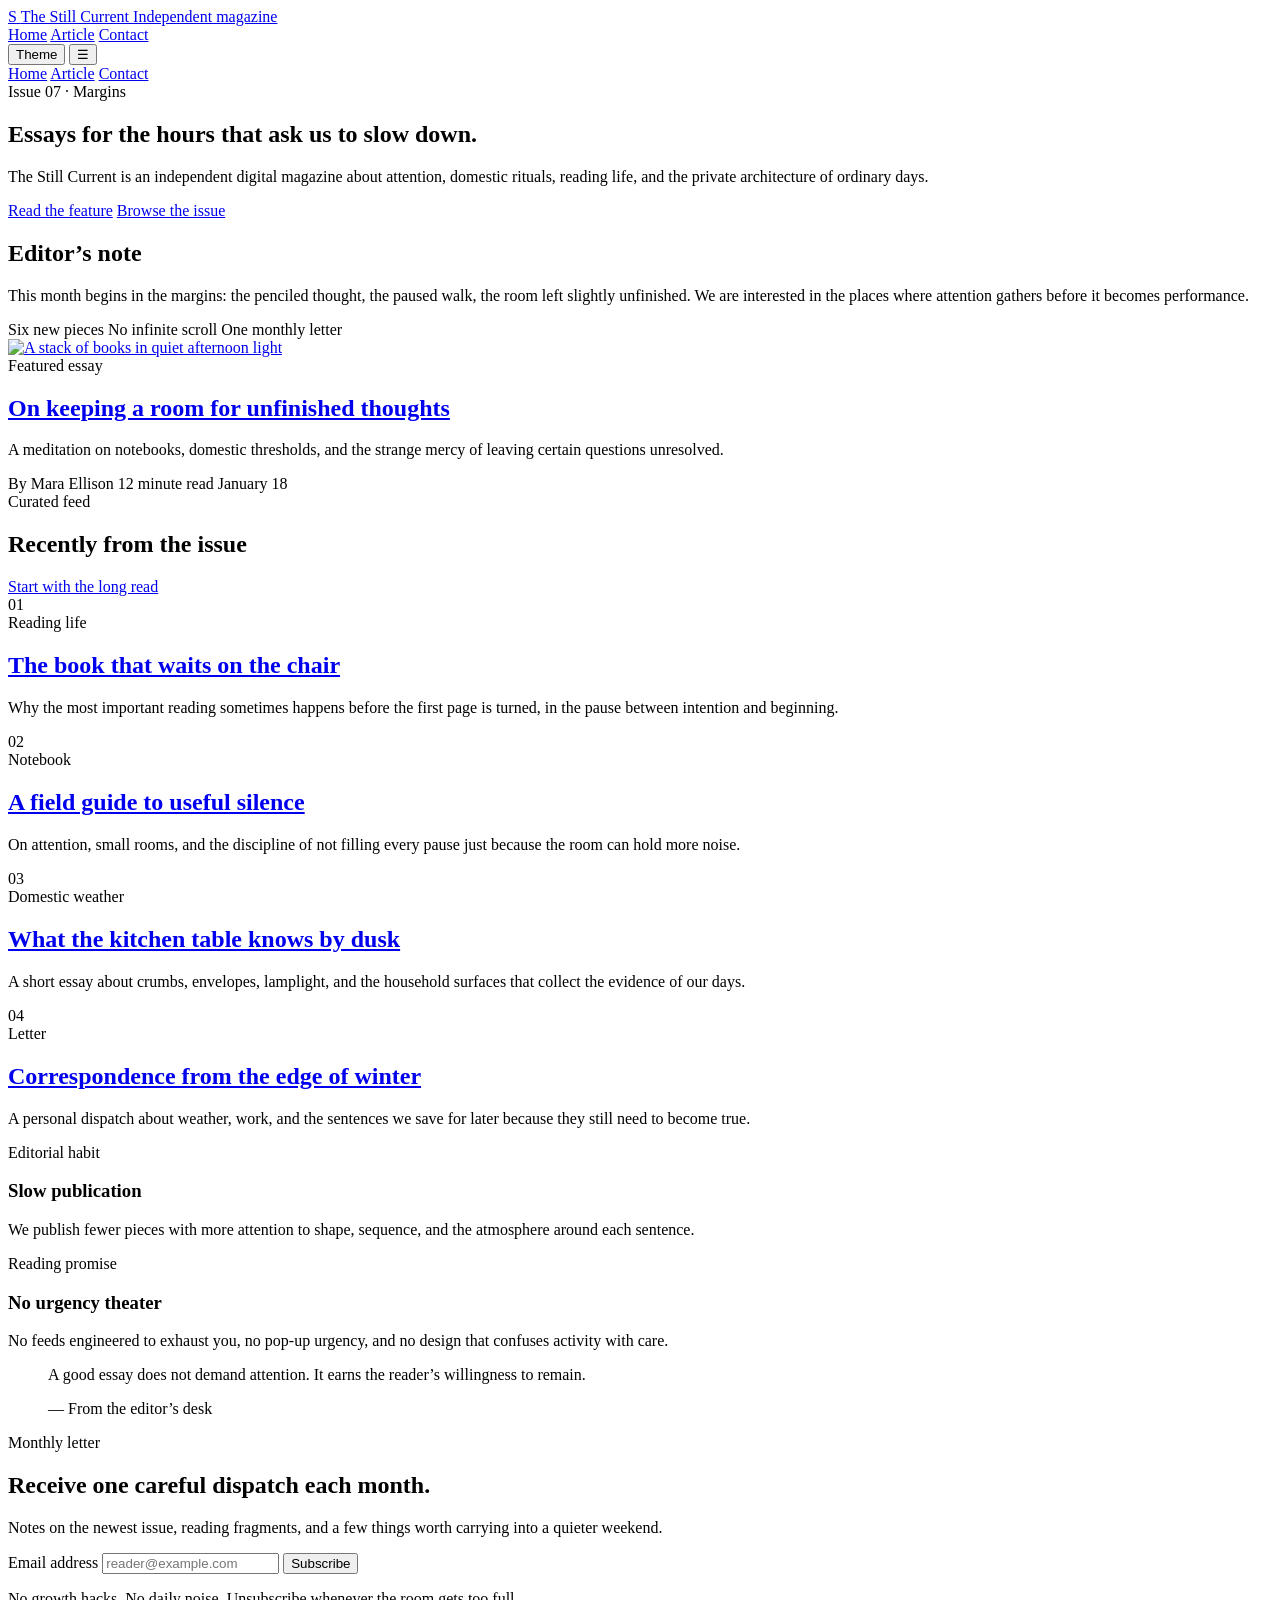
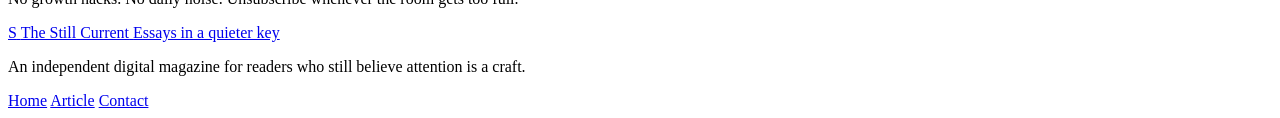
==== commit b0ba23a7: "Publish: prefix root-relative paths with /klar-site-9 for GitHub Pages" ====
--- a/index.html
+++ b/index.html
@@ -1,11 +1,9 @@
-<!DOCTYPE html>
-<html lang="en">
-<head>
-  <meta charset="utf-8" />
-  <meta name="viewport" content="width=device-width, initial-scale=1" />
+<!DOCTYPE html><html lang="en"><head>
+  <meta charset="utf-8">
+  <meta name="viewport" content="width=device-width, initial-scale=1">
   <title>The Still Current · Essays in a quieter key</title>
-  <meta name="description" content="An independent digital magazine for thoughtful essays on attention, reading life, domestic rituals, and ordinary days." />
-  <link rel="stylesheet" href="/style.css" />
+  <meta name="description" content="An independent digital magazine for thoughtful essays on attention, reading life, domestic rituals, and ordinary days.">
+  <link rel="stylesheet" href="/klar-site-9/style.css">
 </head>
 <body>
   <header class="site-header">
@@ -66,7 +64,7 @@
       <div class="container-wide">
         <article class="feature-story">
           <a class="feature-story__media" href="article.html" aria-label="Read On keeping a room for unfinished thoughts">
-            <img src="https://images.unsplash.com/photo-1519682337058-a94d519337bc?auto=format&fit=crop&w=1400&q=80" alt="A stack of books in quiet afternoon light" />
+            <img src="https://images.unsplash.com/photo-1519682337058-a94d519337bc?auto=format&amp;fit=crop&amp;w=1400&amp;q=80" alt="A stack of books in quiet afternoon light">
           </a>
           <div class="feature-story__body">
             <div class="stack">
@@ -173,7 +171,7 @@
             <form class="stack" action="#" method="post">
               <label class="field">
                 <span class="label text-background">Email address</span>
-                <input class="input" type="email" name="email" placeholder="reader@example.com" required />
+                <input class="input" type="email" name="email" placeholder="reader@example.com" required="">
               </label>
               <button class="btn btn-secondary" type="submit">Subscribe</button>
               <p class="caption text-background opacity-70">No growth hacks. No daily noise. Unsubscribe whenever the room gets too full.</p>
@@ -222,5 +220,6 @@
       });
     })();
   </script>
-</body>
-</html>
+
+
+</body></html>
